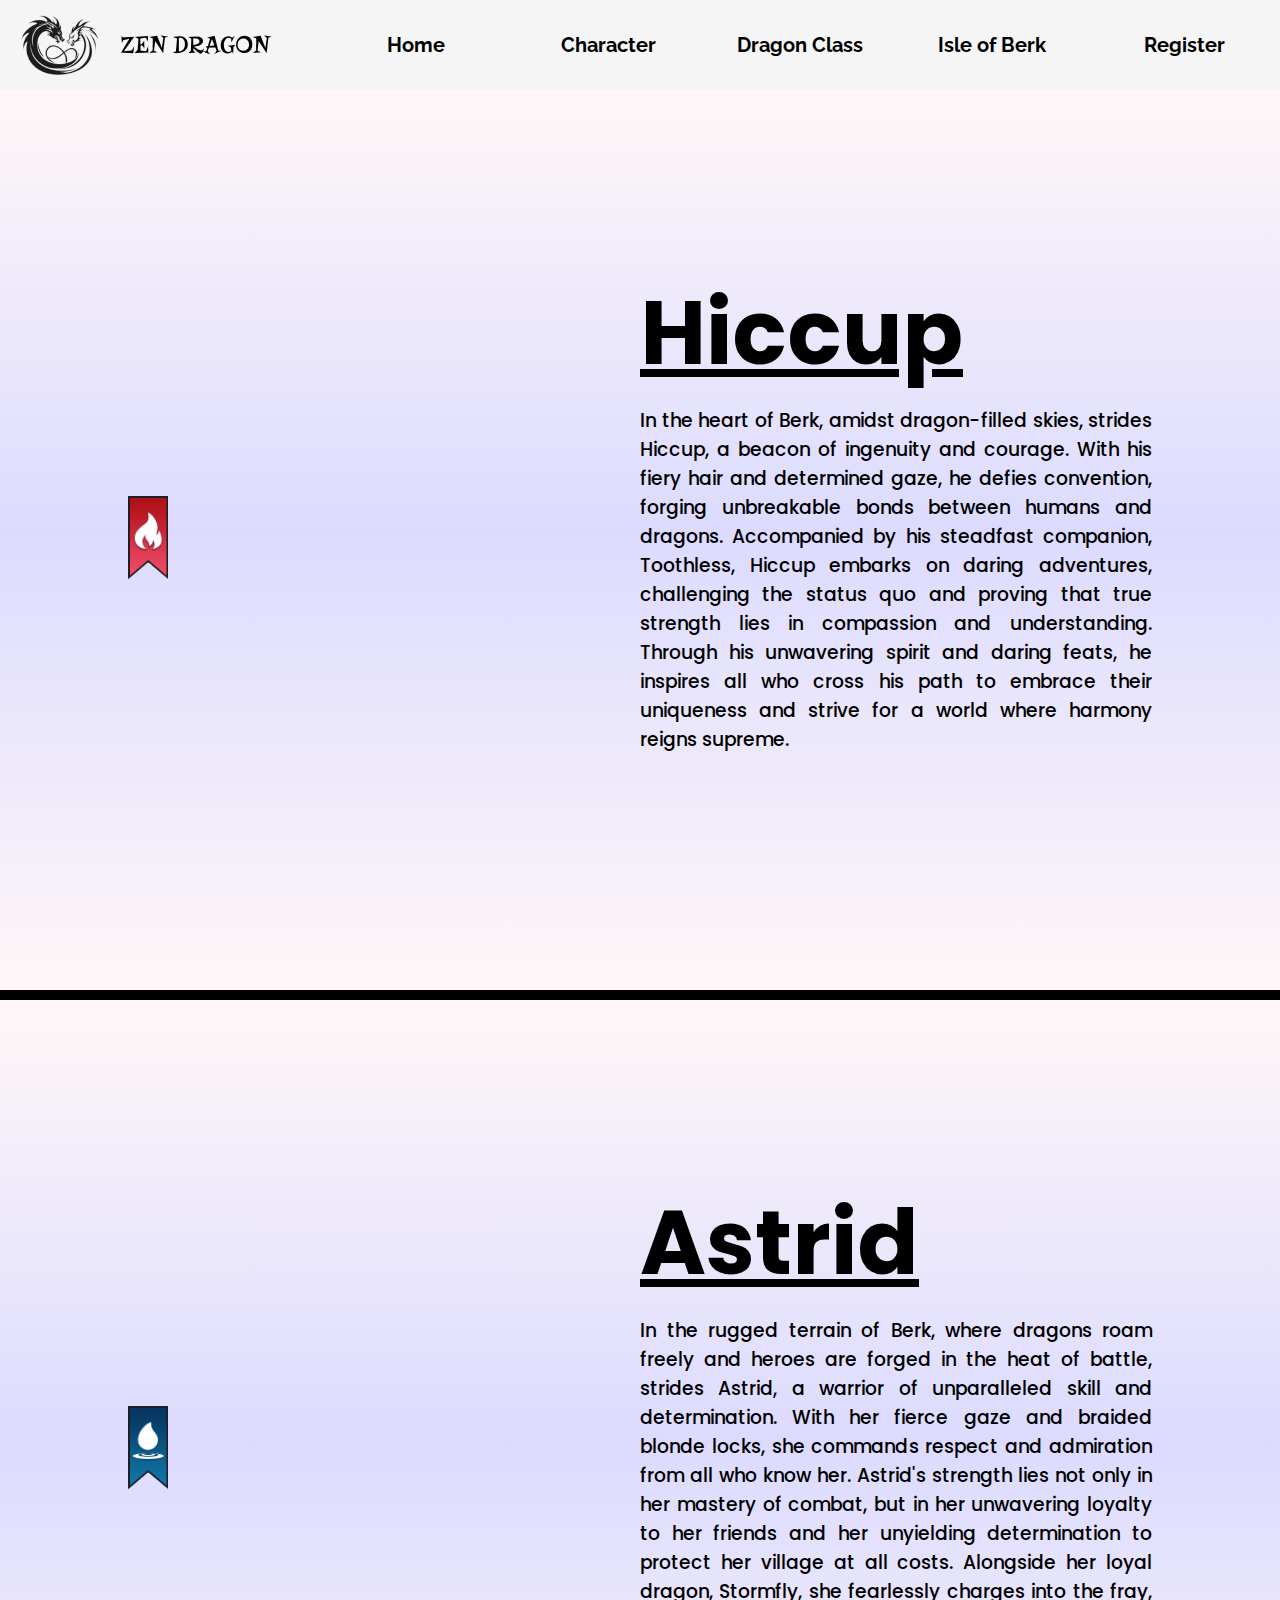
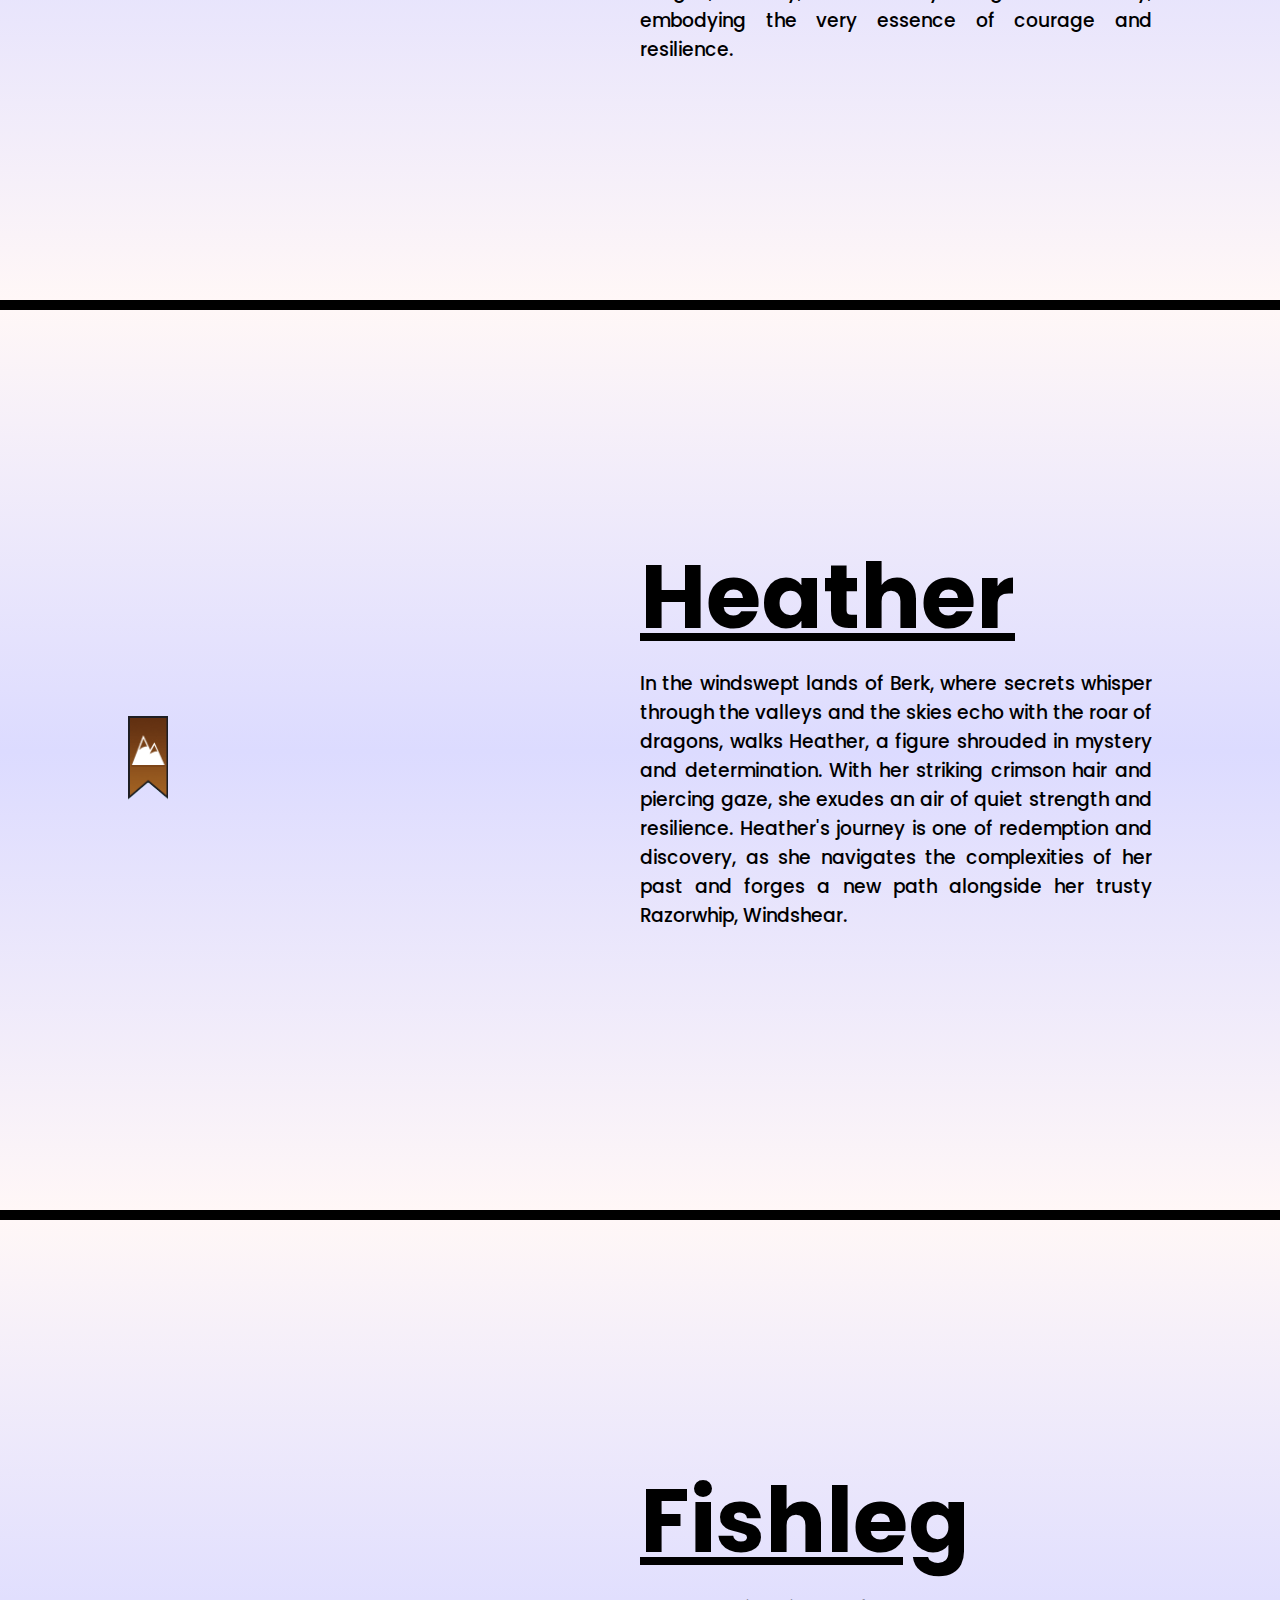
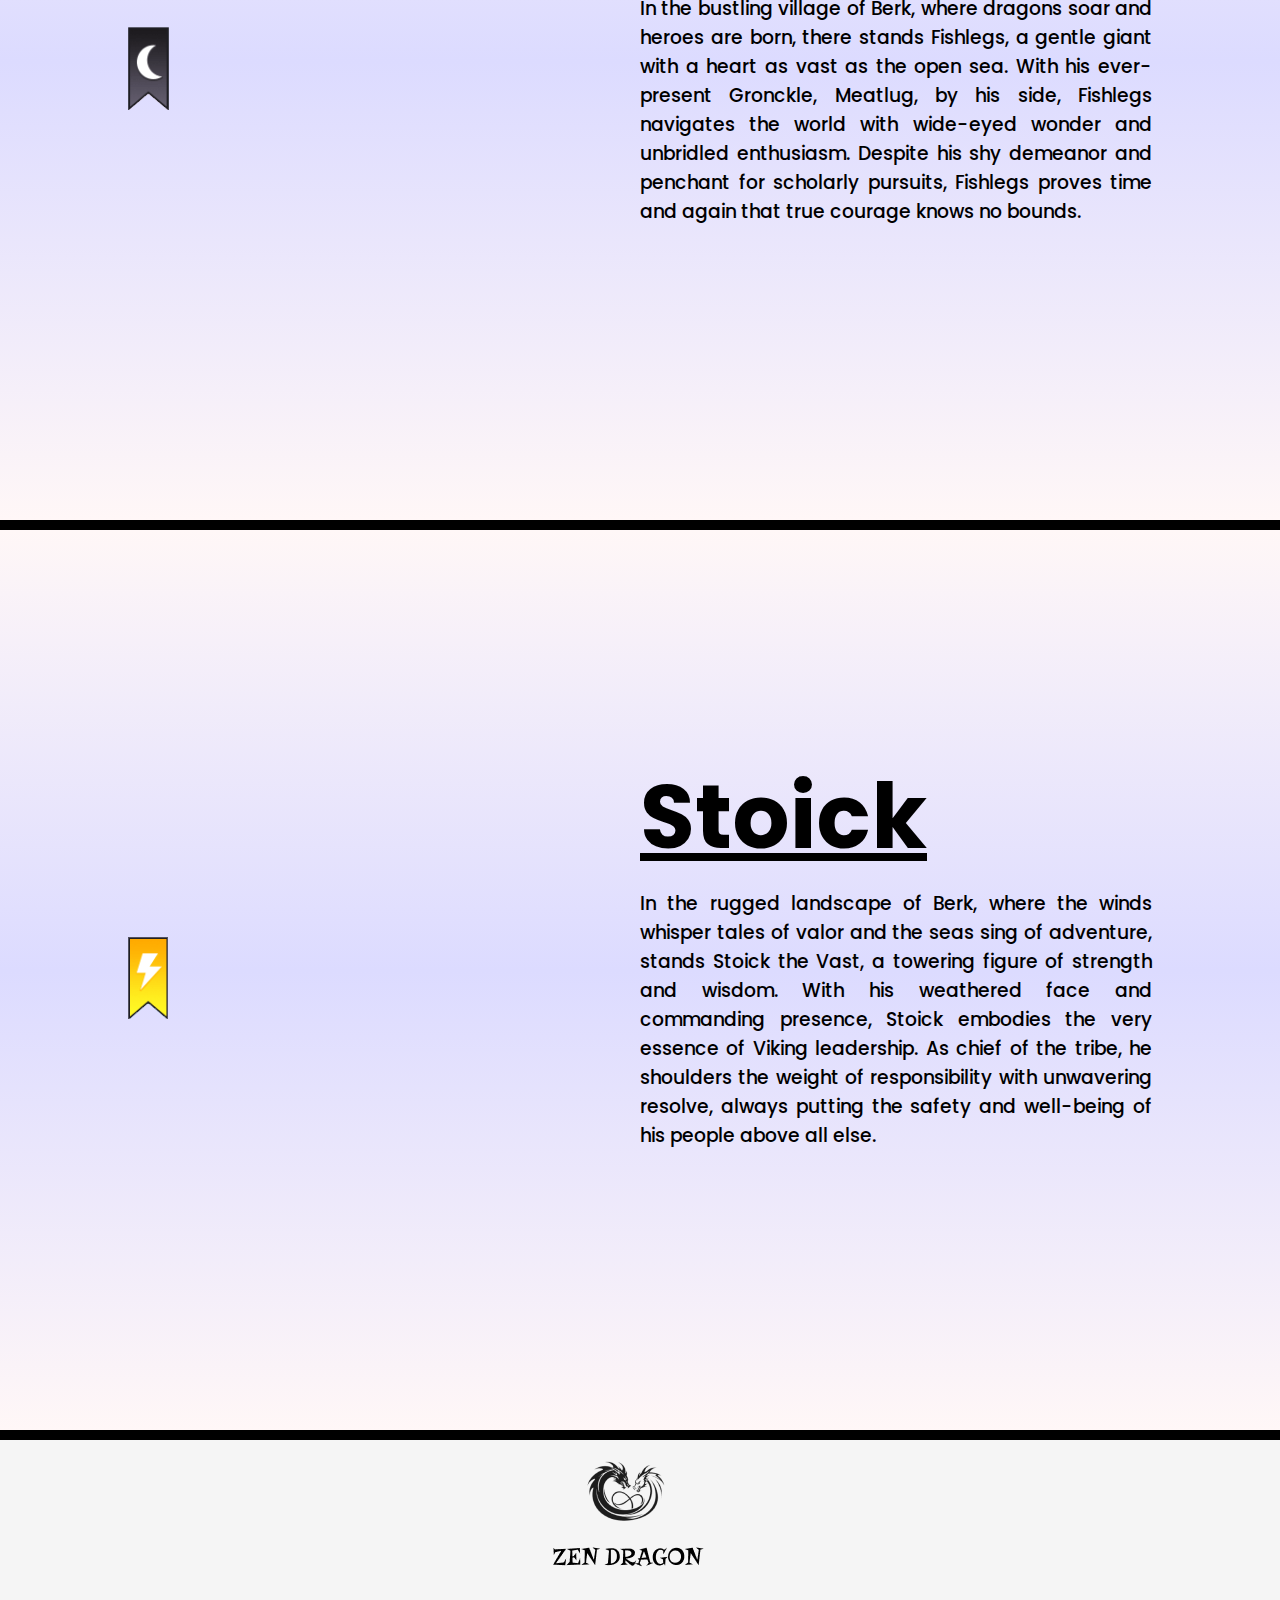
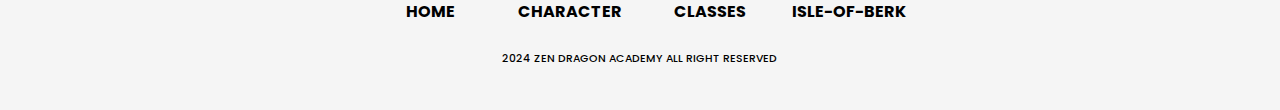
==== dragonClass/index.html @ e0a45387 "Add files via upload" ====
<!DOCTYPE html>
<html lang="en">
<head>
    <meta charset="UTF-8">
    <meta name="viewport" content="width=device-width, initial-scale=1.0">

    <!-- Navbar CSS -->
    <link rel="stylesheet" href="../navbar/style.css">

    <!-- Footer CSS -->
    <link rel="stylesheet" href="../homepage/style.css">

    <!-- CSS untuk HTML ini -->
    <link rel="stylesheet" href="style.css">

    <!-- Google Font -->
    <link rel="preconnect" href="https://fonts.googleapis.com">
    <link rel="preconnect" href="https://fonts.gstatic.com" crossorigin>
    <link href="https://fonts.googleapis.com/css2?family=Raleway:ital,wght@0,100..900;1,100..900&display=swap" rel="stylesheet">
    <link href="https://fonts.googleapis.com/css2?family=Poppins:ital,wght@0,100;0,200;0,300;0,400;0,500;0,600;0,700;0,800;0,900;1,100;1,200;1,300;1,400;1,500;1,600;1,700;1,800;1,900&family=Raleway:ital,wght@0,100..900;1,100..900&display=swap" rel="stylesheet">

    <!-- Font Awesome -->
    <link rel="stylesheet" href="https://cdnjs.cloudflare.com/ajax/libs/font-awesome/6.5.1/css/all.min.css" integrity="sha512-DTOQO9RWCH3ppGqcWaEA1BIZOC6xxalwEsw9c2QQeAIftl+Vegovlnee1c9QX4TctnWMn13TZye+giMm8e2LwA==" crossorigin="anonymous" referrerpolicy="no-referrer" />
</head>
<body>
    <div class="navbar">
        <div class="navbar-kiri">
            <img class = "Logo" src="../navbar/Sources/Logo.png" alt="logo-ZenDragon">
            <img class = "Logo-Tulisan" src="../navbar/Sources/ZenWrite-Logo.png" alt="logo-write">
            <i class="fa-solid fa-bars" id="garisTiga" onclick="toggleHamburger()"></i>
        </div>
        <div class="navbar-kanan" id="drop">
            <a class = "subJudul" href="../homepage/index.html">Home</a>
            <a class = "subJudul" href="../character/index.html">Character</a>
            <a class = "subJudul" href="index.html">Dragon Class</a>
            <a class = "subJudul" href="">Isle of Berk</a>
            <a class = "subJudul" href="../register/index.html">Register</a>
        </div>
    </div>


    <div class="characterPage">
        <div class="imageCharacter">
            <img src="images/flame.png" alt="Flame Class Picture">
        </div>
        <div class="characterDescription">
            <h1>Hiccup</h1>
            <h3>In the heart of Berk, amidst dragon-filled skies, strides Hiccup, a beacon of ingenuity and courage. With his fiery hair and determined gaze, he defies convention, forging unbreakable bonds between humans and dragons. Accompanied by his steadfast companion, Toothless, Hiccup embarks on daring adventures, challenging the status quo and proving that true strength lies in compassion and understanding. Through his unwavering spirit and daring feats, he inspires all who cross his path to embrace their uniqueness and strive for a world where harmony reigns supreme.</h3>
        </div>
    </div>

    <div class="characterPage">
        <div class="imageCharacter">
            <img src="images/water.png" alt="Water Class Picture">
        </div>
        <div class="characterDescription">
            <h1>Astrid</h1>
            <h3>In the rugged terrain of Berk, where dragons roam freely and heroes are forged in the heat of battle, strides Astrid, a warrior of unparalleled skill and determination. With her fierce gaze and braided blonde locks, she commands respect and admiration from all who know her. Astrid's strength lies not only in her mastery of combat, but in her unwavering loyalty to her friends and her unyielding determination to protect her village at all costs. Alongside her loyal dragon, Stormfly, she fearlessly charges into the fray, embodying the very essence of courage and resilience.</h3>
        </div>
    </div>

    <div class="characterPage">
        <div class="imageCharacter">
            <img src="images/terra.png" alt="Terra Class Picture">
        </div>
        <div class="characterDescription">
            <h1>Heather</h1>
            <h3>In the windswept lands of Berk, where secrets whisper through the valleys and the skies echo with the roar of dragons, walks Heather, a figure shrouded in mystery and determination. With her striking crimson hair and piercing gaze, she exudes an air of quiet strength and resilience. Heather's journey is one of redemption and discovery, as she navigates the complexities of her past and forges a new path alongside her trusty Razorwhip, Windshear.</h3>
        </div>
    </div>

    <div class="characterPage">
        <div class="imageCharacter">
            <img src="images/dark.png" alt="Dark Class Picture">
        </div>
        <div class="characterDescription">
            <h1>Fishleg</h1>
            <h3>In the bustling village of Berk, where dragons soar and heroes are born, there stands Fishlegs, a gentle giant with a heart as vast as the open sea. With his ever-present Gronckle, Meatlug, by his side, Fishlegs navigates the world with wide-eyed wonder and unbridled enthusiasm. Despite his shy demeanor and penchant for scholarly pursuits, Fishlegs proves time and again that true courage knows no bounds.</h3>
        </div>
    </div>

    <div class="characterPage">
        <div class="imageCharacter">
            <img src="images/electric.png" alt="Electric Class Picture">
        </div>
        <div class="characterDescription">
            <h1>Stoick</h1>
            <h3>In the rugged landscape of Berk, where the winds whisper tales of valor and the seas sing of adventure, stands Stoick the Vast, a towering figure of strength and wisdom. With his weathered face and commanding presence, Stoick embodies the very essence of Viking leadership. As chief of the tribe, he shoulders the weight of responsibility with unwavering resolve, always putting the safety and well-being of his people above all else.</h3>
        </div>
    </div>



    <div class="footer">
        <img class="logoFooter" src="../navbar/Sources/Logo.png" alt="Logo Footer">
        <img class="textFooter" src="../navbar/Sources/ZenWrite-Logo.png" alt="Logo Footer">
        <div class="footerTextContainer">
            <a><h4>HOME</h4></a>
            <a><h4>CHARACTER</h4></a>
            <a><h4>CLASSES</h4></a>
            <a><h4>ISLE-OF-BERK</h4></a>
        </div>
        <h6>2024 ZEN DRAGON ACADEMY ALL RIGHT RESERVED</h6>
    </div>

    <script src="../navbar/script.js"></script>
</body>
</html>
---- navbar/style.css ----
body {
    height: 100vh;
    width: 100vw;
    margin: 0;
    font-size: 1em; /* Base font size */
}

.navbar {
    width: 100%;
    height: 10%;
    background-color: whitesmoke;
    display: flex;
    flex-wrap: wrap;
    align-items: center;
    z-index: 9999;
}

.navbar-kiri {
    width: 25%;
    height: 100%;
    display: flex;
    align-items: center;
}

.Logo {
    max-height: 85%;
    width: auto;
    transition: 0.3s ease;
}

.Logo:hover{
    max-height: 100%;
    width: auto;
    transition: 0.3s ease;
    cursor: pointer;
}

.Logo-Tulisan {
    max-height: 100%;
    width: auto;
}

.navbar-kanan {
    display: grid;
    width: 75%;
    height: 100%;
    grid-template-columns: repeat(5, 1fr); /* Simplified grid-template-columns */
}

.subJudul {
    display: flex;
    justify-content: center;
    align-items: center;
    text-decoration: none;
    color: black;
    font-size: 1.25em; /* Adjust font size with em units */
    transition: 0.3s ease;
    text-align: center;
    font-family: "Raleway", sans-serif;
    font-weight: bold;
}

.subJudul:hover {
    background-color: black;
    color: white;
    font-size: 1.5em; /* Adjust font size with em units */
}

.fa-bars {
    font-size: 250%;
    visibility: hidden;
}

/* Media query for smaller screens */
@media screen and (min-width: 540px) and (max-width: 1024px) {
    .navbar-kiri {
        width: 25%; /* Adjust as needed */
        margin-right: 15%;
    }

    .navbar-kanan {
        width: 60%;
        grid-template-columns: repeat(5, 0.3fr);
        font-size: 2vw;
    }

    .Logo {
        height: 70%; /* Adjust as needed */
    }
    .Logo-Tulisan{
        height: 15%;
    }

    .subJudul {
        font-size: 1em; /* Adjust font size with em units */
    }

    .subJudul:hover {
        font-size: 1.25em; /* Adjust font size with em units */
    }
}

@media screen and (min-width: 321px) and (max-width: 539px) {
    .navbar{
        display: block;
    }
    .navbar-kanan{
        background-color: whitesmoke;
        height: 500px;
        display: flex;
        flex-direction: column;
        display: none;
        width: 100%;
    }
    .navbar-kanan>a{
        height: 20%;
        width: 100%;
        font-size: 1.5rem;
        text-decoration: underline;
        background: whitesmoke;
        z-index: 9999;
    }
    .navbar-kanan>a:hover{
        background-color: black;
        color: white;
        font-size: 1.75rem;
    }
    .navbar-kanan.open{
        display:flex;
    }

    .fa-bars {
        visibility: visible;
        margin-left: 70%;
    }
}

@media screen and (max-width: 320px) {
    .navbar{
        display: block;
    }
    .navbar-kanan{
        background-color: whitesmoke;
        height: 500px;
        display: flex;
        flex-direction: column;
        display: none;
        width: 100%;
    }
    .navbar-kanan>a{
        height: 20%;
        width: 100%;
        font-size: 1.5rem;
        text-decoration: underline;
        background: whitesmoke;
        z-index: 9999;
    }
    .navbar-kanan>a:hover{
        background-color: black;
        color: white;
        font-size: 1.75rem;
    }
    .navbar-kanan.open{
        display:flex;
    }

    .fa-bars {
        visibility: visible;
        margin-left: 80%;
    }

    .Logo-Tulisan {
        width: 170%;
        margin-left: -2vw;
        margin-right: -10vw;
    }
}
---- homepage/style.css ----
body {
    padding: 0;
    margin: 0;
    width: 100vw;
}

body::-webkit-scrollbar {
    display: none;
}

.header {
    width: 100%;
    height: 100vh;
    background: linear-gradient(#fff7f7 0%, #D6CBFF 49%, #dcdbff 100%);
    display: flex;
    padding: 0;
    justify-content: center;
    font-family: "Poppins", sans-serif;
    flex-direction: column;
    border-bottom: 10px solid black;
}

.header h1 {
    font-size: 7vw;
    font-weight: 1000;
    margin-top: 5%;
    margin-bottom: 1%;
    line-height: 7vw;
    z-index: 1;
    width: 50vw;
    margin-left: 10%;
}

.header h3 {
    font-size: 1.5vw;
    width: auto;
    font-weight: normal;
    margin-top: 0vw;
    width: 40vw;
    margin-left: 10%;
}

.homepage-dragon {
    width: 55%;
    margin-top: -30%;
    margin-left: 45%;
}

.character {
    width: 100%;
    height: 85vh;
    display: flex;
    justify-content: center;
    align-items: center;
    flex-direction: column;
    border-bottom: 10px solid black;
}

.character h1 {
    font-family: "Raleway", sans-serif;
    font-weight: 800;
    font-size: 5vw;
    margin-top: -1vw;
}

.container-character {
    width: 80vw;
    height: 30vh;
    display: grid;
    grid-template-columns: repeat(5, 0.1fr);
    gap: 2vw;
}

.master {
    height: 100%;
    width: 14.4vw;
    border-radius: 10%;
    border: 4px solid black;
    overflow: hidden;
}

.master img {
    transform: scale(70%);
    background-size: cover;
    margin-top: -6vw;
    margin-left: -6vw;
}

.master:nth-of-type(2) img {
    margin-left: -7vw;
}

.seeMore {
    margin-top: 4vw;
    font-family: "Raleway", sans-serif;
    font-size: 2vw;
    background: black;
    color: white;
    font-weight: bold;
    padding: 2vw;
    border-radius: 30px;
    transition: all .3s ease;
    cursor: pointer;
}

.seeMore:hover {
    color: black;
    background: grey;
}

.element {
    width: 100%;
    height: 90vh;
    background: linear-gradient(#ffffff 0%, #fff7f7 49%, #dcdbff 100%);
    display: flex;
    flex-direction: column;
    align-items: center;
    border-bottom: 10px solid black;
}

.garis {
    width: 77.4%;
    height: 70px;
    background-image: url(images/background-garis.png);
    background-repeat: no-repeat;
    padding-left: 0.2%;
    background-size: cover;
    border-radius: 0 0 5px 5px;
}

.containerElements {
    display: grid;
    grid-template-columns: repeat(5, 1fr);
    height: 50%;
    width: 80%;
    gap: 2vw;
    padding-left: 3vw;
}

.elementClass img {
    width: 80%;
}

.element h1 {
    font-family: "Raleway", sans-serif;
    font-size: 6vw;
    word-spacing: 22vw;
    margin-top: 7vw;
}

.element button {
    font-family: "Raleway", sans-serif;
    font-size: 3vw;
    background: black;
    color: white;
    font-weight: bold;
    padding: 2vw;
    border-radius: 30px;
    transition: all .3s ease;
    cursor: pointer;
    margin-top: -11.5vw;
}

.element button:hover {
    color: black;
    background: grey;
}

.isleofBerk {
    width: 100%;
    height: 70vh;
    display: grid;
    align-items: center;
    grid-template-columns: repeat(2, 1fr);
    background: linear-gradient(#dcdbff 0%, #fff7f7 49%, #ffffff 100%);
    border-bottom: 10px solid black;
}

.gambar img {
    width: 90%;
    border: 8px solid black;
    margin-left: 10vh;
}

.textIsleofBerk {
    margin-left: 5vw;
    margin-top: -3vw;
}

.isleofBerk h1 {
    font-family: "Raleway", sans-serif;
    font-size: 4vw;
    font-weight: 900;
}

.isleofBerk h3 {
    font-family: "Raleway", sans-serif;
    font-size: 2vw;
    font-weight: 300;
    margin-top: -2vw;
}

.textIsleofBerk button {
    padding: 2vw;
    border-radius: 40px;
    font-family: "Raleway", sans-serif;
    color: white;
    background: black;
    font-size: 2vw;
    font-weight: bold;
    margin-left: 8vw;
    transition: all .3s ease;
    cursor: pointer;
}

.textIsleofBerk button:hover {
    background: grey;
    color: black;
}

.footer {
    width: 100%;
    height: 30vh;
    background: whitesmoke;
    display: grid;
    justify-content: center;
}

.footer .logoFooter {
    margin-top: 1vw;
    margin-left: 15vw;
}

.footer .textFooter {
    margin-left: 14vw;
}

.footerTextContainer {
    display: grid;
    grid-template-columns: repeat(4, 1fr);
    gap: 2vw;
}

.footerTextContainer h4 {
    text-align: center;
    font-family: "Poppins", sans-serif;
    margin-top: 1vw;
    cursor: pointer;
    text-decoration: none;
    transition: all .8s ease;
}

.footerTextContainer h4:nth-of-type(1) {
    text-align: center;
}

.footerTextContainer h4:nth-of-type(4) {
    text-align: left;
}

.footerTextContainer h4:nth-of-type(2) {
    text-align: right;
}

.footer h6 {
    font-family: "Poppins", sans-serif;
    margin-top: -1vw;
    margin-left: 10vw;
    font-weight: 500;
}

.footerTextContainer h4:hover {
    text-decoration: underline;
}

@media screen and (min-width:540px) and (max-width: 1024px) {
    .header {
        height: 40vh;
    }

    .container-character {
        grid-template-columns: repeat(2, 1fr);
        gap: 3vw;
        height: 60vh;
    }

    .master {
        width: 100%;
        display: flex;
        justify-content: center;
        align-items: center;
    }

    .master img {
        transform: scale(70%);
        margin-top: 5vw;
        margin-left: 2vw;
    }

    .element {
        height: 40vh;
    }

    .garis {
        height: 50px;
    }

    .isleofBerk {
        height: 30vh;
    }

    .gambar img {
        margin-left: 6vw;
    }

    .textIsleofBerk {
        margin-left: 8vw;
    }

    .footer {
        height: 20vh;
        display: grid;
        align-items: center;
    }

    .footer .logoFooter {
        margin-left: 26vw;
        margin-top: 1vw;
    }

    .footer .textFooter {
        margin-left: 24vw;
    }

    .footer h6 {
        margin-left: 17vw;
    }

    .footer .footerTextContainer {
        margin-top: 1vw;
    }
}

@media screen and (min-width: 300px) and (max-width: 539px) {
    .header {
        height: 40vh;
    }

    .container-character {
        grid-template-columns: repeat(2, 1fr);
        gap: 3vw;
        height: 60vh;
    }

    .master {
        width: 100%;
        display: flex;
        justify-content: center;
        align-items: center;
    }

    .master img {
        transform: scale(41%);
        margin-top: 3vw;
        margin-left: 0;
    }

    .seeMore {
        transform: scale(150%);
        margin-top: 10%;
    }

    .element {
        height: 30vh;
    }

    .element h1 {
        margin-top: 6vw;
    }

    .element button {
        margin-top: -12vw;
    }

    .isleofBerk {
        height: 30vh;
    }

    .gambar img {
        margin-left: 6vw;
    }

    .textIsleofBerk {
        margin-left: 8vw;
    }

    .footer {
        height: 17vh;
    }

    .footer .logoFooter {
        transform: scale(50%);
        margin-left: 24vw;
        margin-top: -3vw;
    }

    .footer .textFooter {
        transform: scale(50%);
        margin-left: 20vw;
        margin-top: -6vw;
    }

    .footer h4 {
        font-size: 2.5vw;
    }

    .footer h6 {
        font-size: 2vw;
        margin-left: 16vw;
    }
}


@media screen and (max-width: 300px) {
    .header {
        height: 40vh;
    }

    .container-character {
        grid-template-columns: repeat(2, 1fr);
        gap: 5vw;
        height: 60vh;
    }

    .master {
        width: 100%;
        display: flex;
        justify-content: center;
        align-items: center;
    }

    .master img {
        transform: scale(41%);
        margin-top: 3vw;
        margin-left: 0;
    }

    .seeMore {
        transform: scale(150%);
        margin-top: 10%;
    }

    .element {
        height: 30vh;
    }

    .element h1 {
        margin-top: 6vw;
    }

    .element button {
        margin-top: -12vw;
    }

    .isleofBerk {
        height: 30vh;
    }

    .gambar img {
        margin-left: 6vw;
    }

    .textIsleofBerk {
        margin-left: 10vw;
    }

    .footer {
        height: 17vh;
    }

    .footer .logoFooter {
        transform: scale(50%);
        margin-left: 24vw;
        margin-top: -3vw;
    }

    .footer .textFooter {
        transform: scale(50%);
        margin-left: 20vw;
        margin-top: -6vw;
    }

    .footer h4 {
        font-size: 2.5vw;
    }

    .footer h6 {
        font-size: 2vw;
        margin-left: 16vw;
    }
}
---- dragonClass/style.css ----
body {
    padding: 0;
    margin: 0;
    width: 100vw;
}

body::-webkit-scrollbar {
    display: none;
}

.characterPage {
    width: 100%;
    height: 100vh;
    background: linear-gradient(#fff7f7 0%, #dcdbff 49%, #fff7f7 100%);
    border-bottom: 10px solid black;
    display: grid;
    align-items: center;
    grid-template-columns: repeat(2, 1fr);
}

.characterPage img {
    margin-left: 10vw;
}

.characterPage h1 {
    font-family: "Poppins", sans-serif;
    font-size: 7vw;
    margin-top: 1vw;
    line-height: 2vw;
    text-decoration: underline;
}

.characterPage h3 {
    font-family: "Poppins", sans-serif;
    font-weight: 500;
    width: 80%;
    text-align: justify;
}

.characterPage:nth-of-type(3), .characterPage:nth-of-type(5) {
    background: linear-gradient(#fff7f7 0%, #dcdbff 49%, #fff7f7 100%);
}

@media screen and (min-width:540px) and (max-width: 1024px) {
    .characterPage {
        height: 40vh;
        display: grid;
    }

    .imageCharacter img {
        width: 70%;
        margin-top: 2%;
        margin-left: 20%;
        margin-right: 2vw;
    }

    .characterDescription h1 {
        font-size: 5vw;
        margin-top: 5%;
    }

    .characterDescription h3 {
        font-size: 1.4vw;
    }
}

@media screen and (min-width: 300px) and (max-width: 539px) {
    .characterPage {
        height: 35vh;
        display: grid;
    }

    .imageCharacter img {
        width: 80%;
        margin-top: 2%;
        margin-left: 15%;
        margin-right: 2vw;
    }

    .characterDescription {
        margin-left: 5%;
    }

    .characterDescription h1 {
        font-size: 7vw;
        margin-top: 5%;
    }

    .characterDescription h3 {
        font-size: 1.6vw;
    }
}


@media screen and (max-width: 300px) {
    .characterPage {
        height: 35vh;
        display: grid;
    }

    .imageCharacter img {
        width: 80%;
        margin-top: 2%;
        margin-left: 15%;
        margin-right: 2vw;
    }

    .characterDescription {
        margin-left: 5%;
    }

    .characterDescription h1 {
        font-size: 7vw;
        margin-top: 5%;
    }

    .characterDescription h3 {
        font-size: 1.6vw;
    }
}
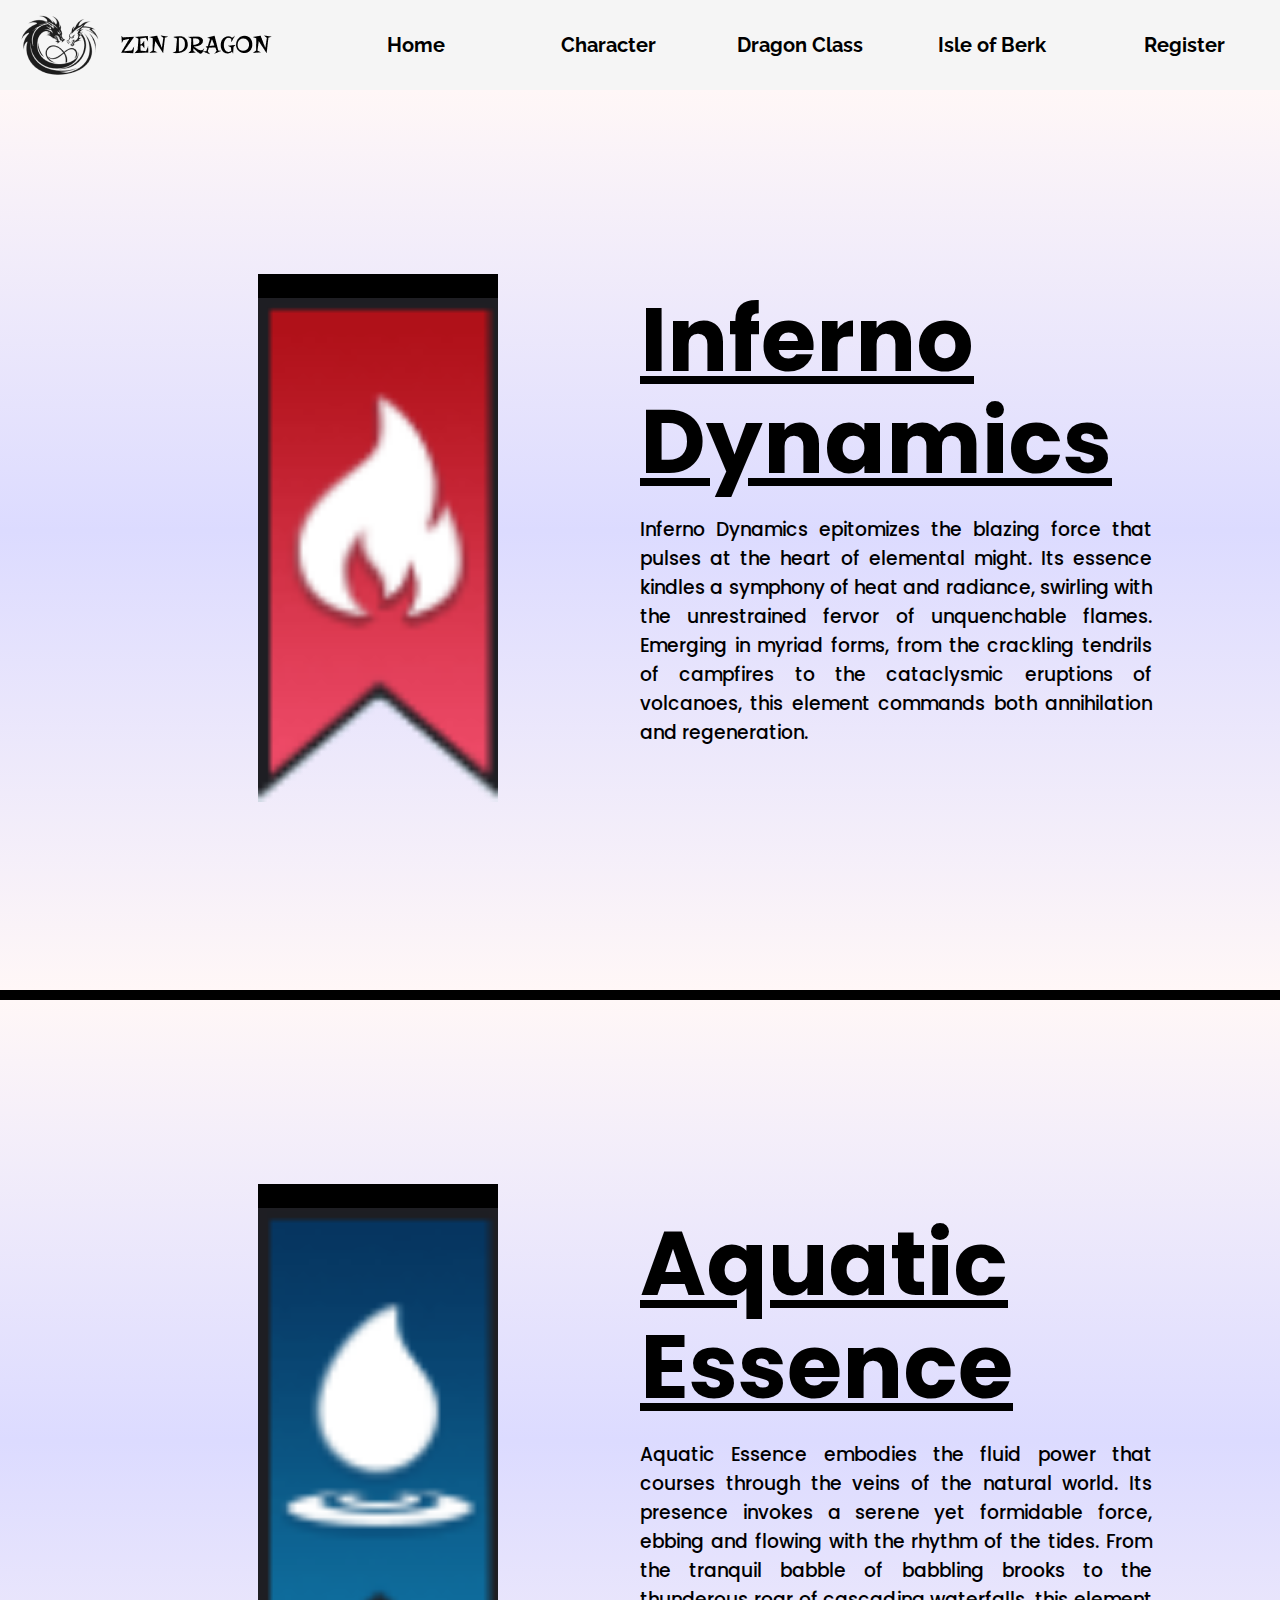
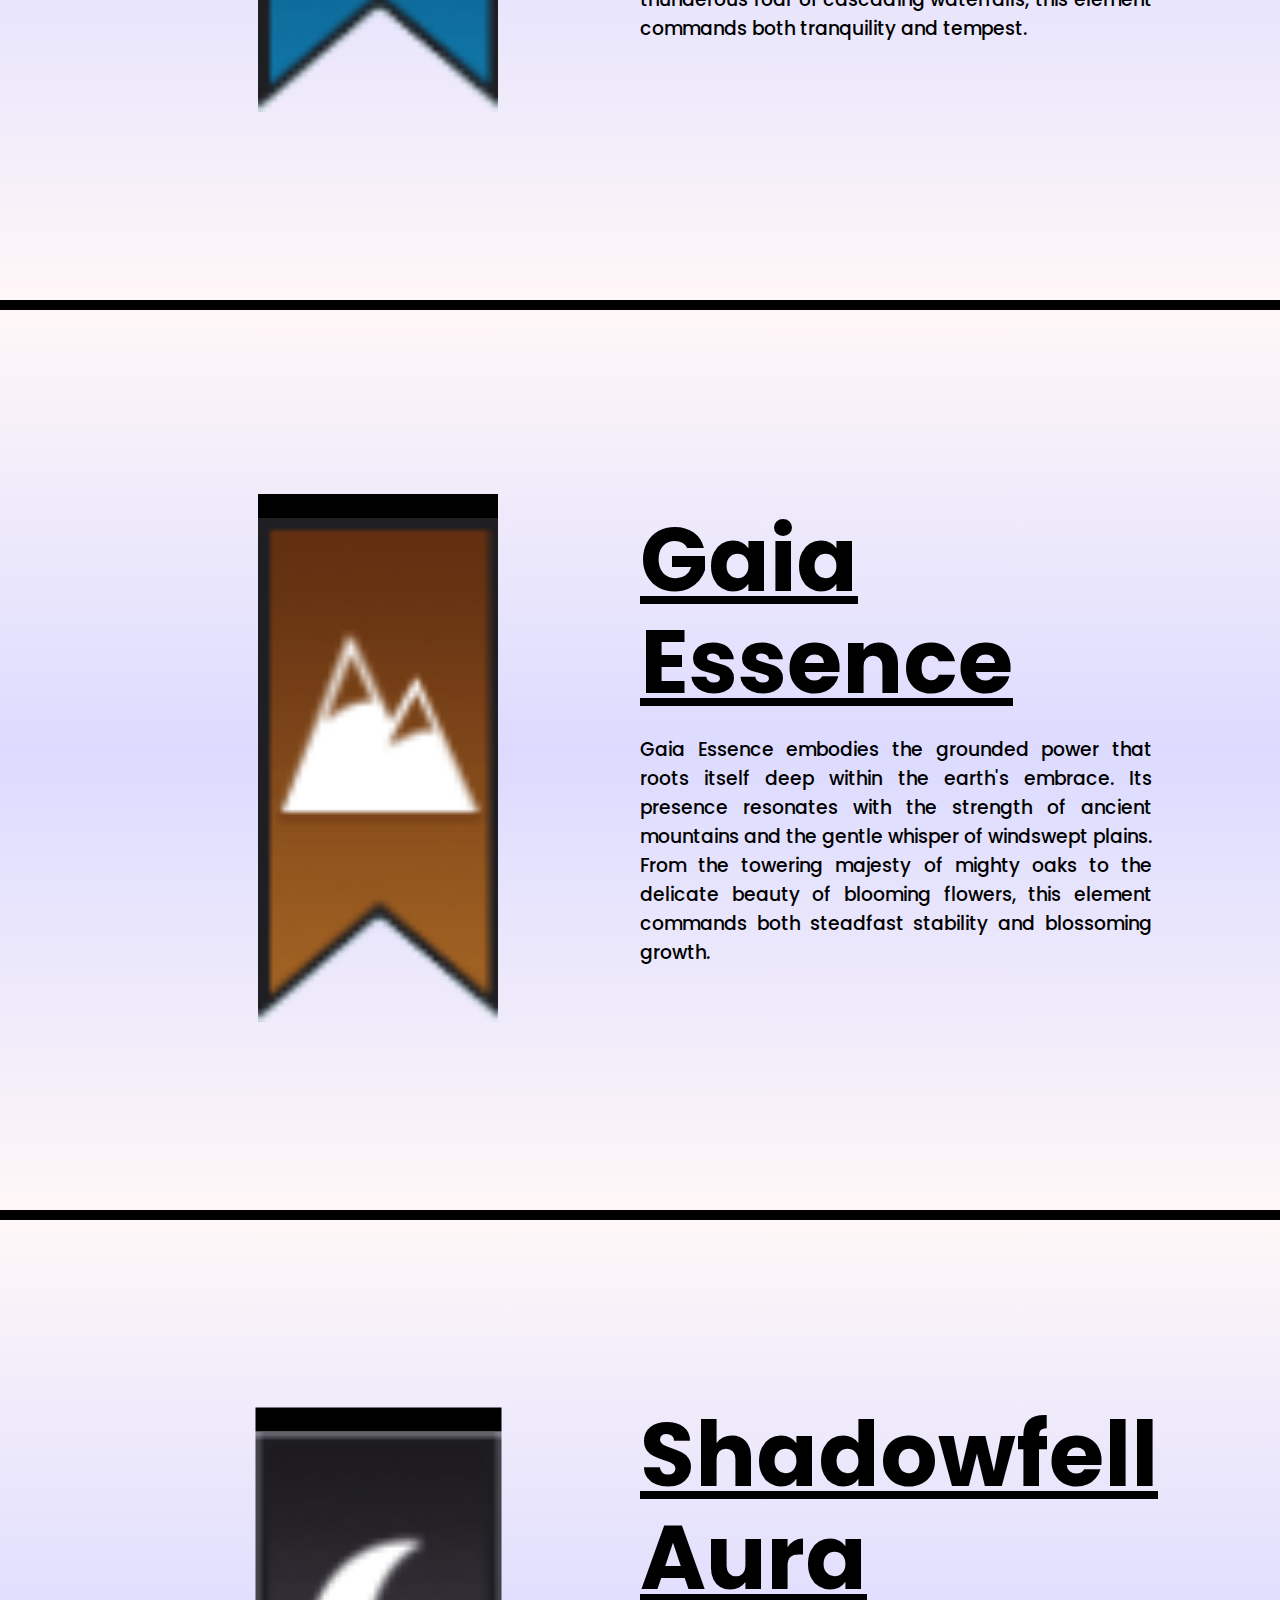
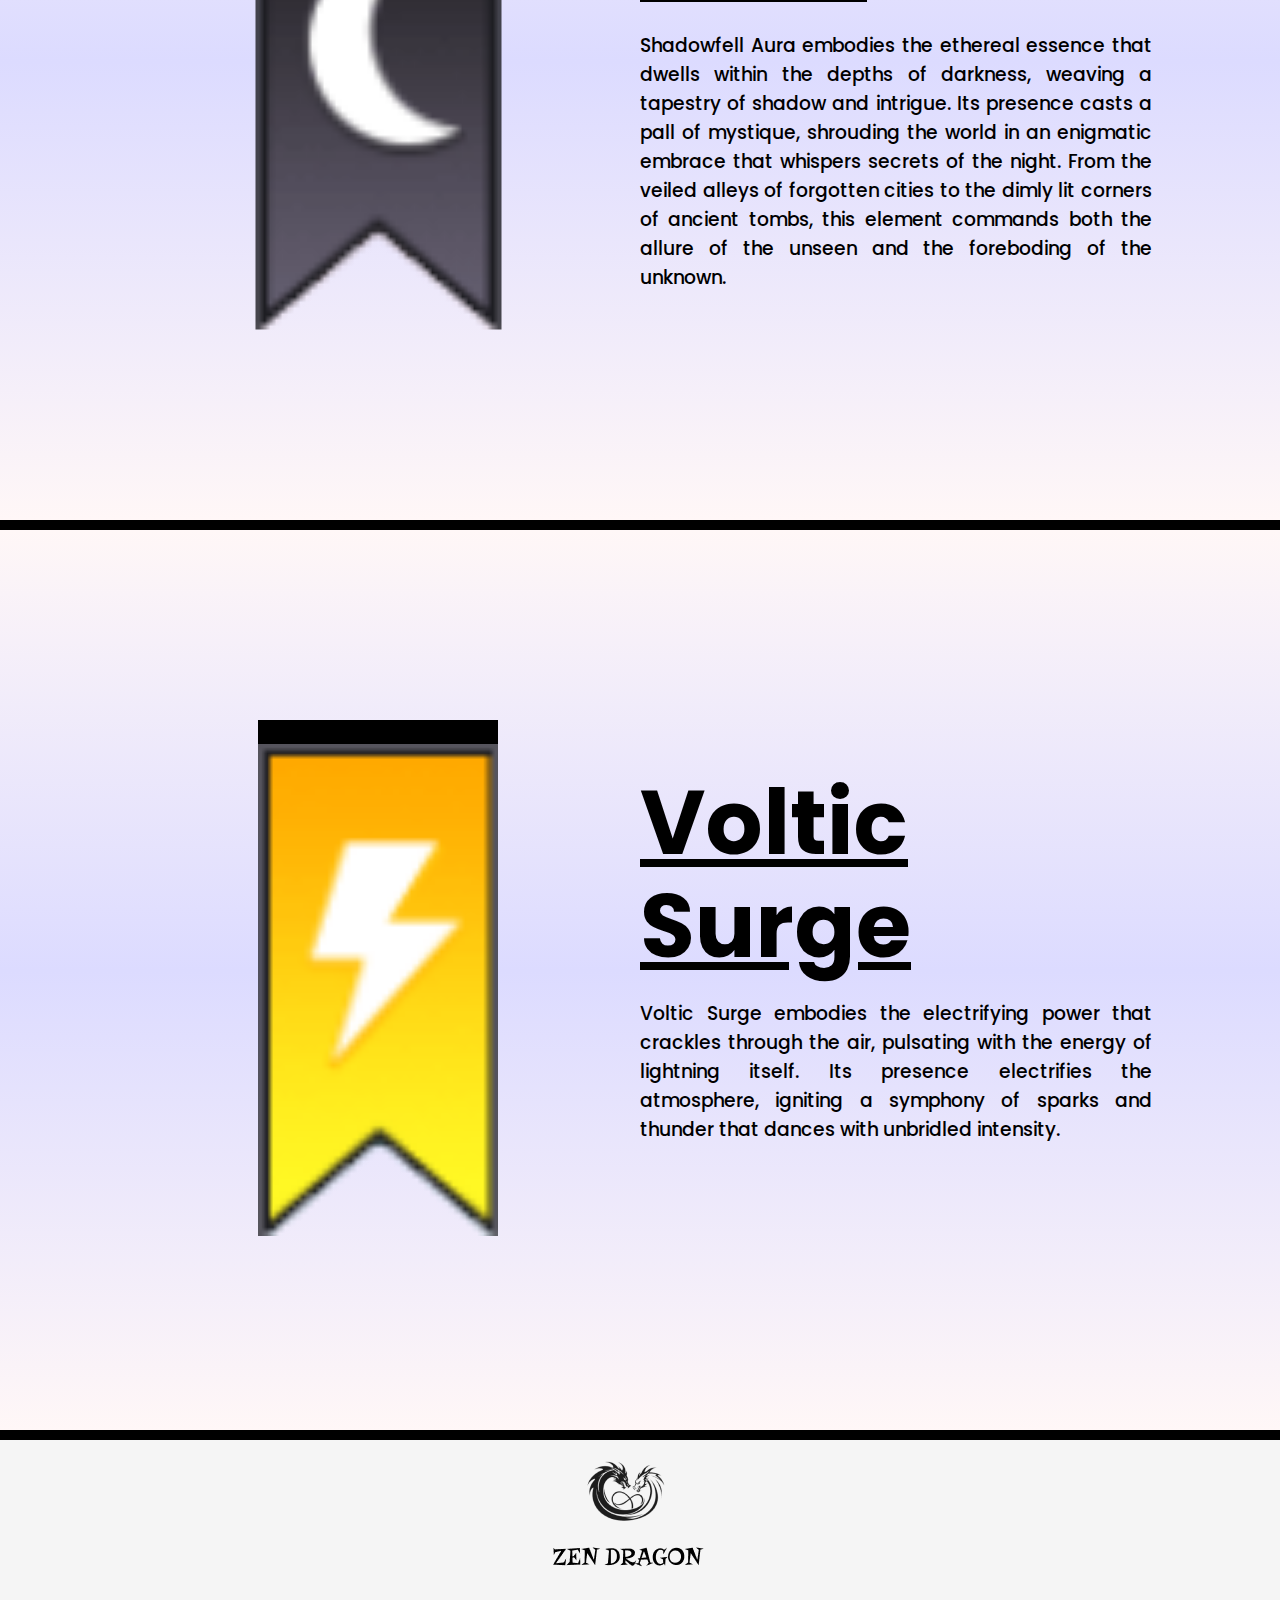
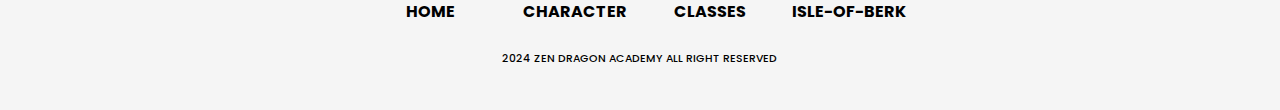
==== commit 768a0ec9: "Add files via upload" ====
--- a/dragonClass/index.html
+++ b/dragonClass/index.html
@@ -33,59 +33,59 @@
             <a class = "subJudul" href="../homepage/index.html">Home</a>
             <a class = "subJudul" href="../character/index.html">Character</a>
             <a class = "subJudul" href="index.html">Dragon Class</a>
-            <a class = "subJudul" href="">Isle of Berk</a>
+            <a class = "subJudul" href="../island/index.html">Isle of Berk</a>
             <a class = "subJudul" href="../register/index.html">Register</a>
         </div>
     </div>
 
 
-    <div class="characterPage">
-        <div class="imageCharacter">
+    <div class="classPage">
+        <div class="imageClass">
             <img src="images/flame.png" alt="Flame Class Picture">
         </div>
-        <div class="characterDescription">
-            <h1>Hiccup</h1>
-            <h3>In the heart of Berk, amidst dragon-filled skies, strides Hiccup, a beacon of ingenuity and courage. With his fiery hair and determined gaze, he defies convention, forging unbreakable bonds between humans and dragons. Accompanied by his steadfast companion, Toothless, Hiccup embarks on daring adventures, challenging the status quo and proving that true strength lies in compassion and understanding. Through his unwavering spirit and daring feats, he inspires all who cross his path to embrace their uniqueness and strive for a world where harmony reigns supreme.</h3>
+        <div class="classDescription">
+            <h1>Inferno Dynamics</h1>
+            <h3>Inferno Dynamics epitomizes the blazing force that pulses at the heart of elemental might. Its essence kindles a symphony of heat and radiance, swirling with the unrestrained fervor of unquenchable flames. Emerging in myriad forms, from the crackling tendrils of campfires to the cataclysmic eruptions of volcanoes, this element commands both annihilation and regeneration. </h3>
         </div>
     </div>
 
-    <div class="characterPage">
-        <div class="imageCharacter">
+    <div class="classPage">
+        <div class="imageClass">
             <img src="images/water.png" alt="Water Class Picture">
         </div>
-        <div class="characterDescription">
-            <h1>Astrid</h1>
-            <h3>In the rugged terrain of Berk, where dragons roam freely and heroes are forged in the heat of battle, strides Astrid, a warrior of unparalleled skill and determination. With her fierce gaze and braided blonde locks, she commands respect and admiration from all who know her. Astrid's strength lies not only in her mastery of combat, but in her unwavering loyalty to her friends and her unyielding determination to protect her village at all costs. Alongside her loyal dragon, Stormfly, she fearlessly charges into the fray, embodying the very essence of courage and resilience.</h3>
+        <div class="classDescription">
+            <h1>Aquatic Essence</h1>
+            <h3>Aquatic Essence embodies the fluid power that courses through the veins of the natural world. Its presence invokes a serene yet formidable force, ebbing and flowing with the rhythm of the tides. From the tranquil babble of babbling brooks to the thunderous roar of cascading waterfalls, this element commands both tranquility and tempest.</h3>
         </div>
     </div>
 
-    <div class="characterPage">
-        <div class="imageCharacter">
+    <div class="classPage">
+        <div class="imageClass">
             <img src="images/terra.png" alt="Terra Class Picture">
         </div>
-        <div class="characterDescription">
-            <h1>Heather</h1>
-            <h3>In the windswept lands of Berk, where secrets whisper through the valleys and the skies echo with the roar of dragons, walks Heather, a figure shrouded in mystery and determination. With her striking crimson hair and piercing gaze, she exudes an air of quiet strength and resilience. Heather's journey is one of redemption and discovery, as she navigates the complexities of her past and forges a new path alongside her trusty Razorwhip, Windshear.</h3>
+        <div class="classDescription">
+            <h1>Gaia Essence</h1>
+            <h3>Gaia Essence embodies the grounded power that roots itself deep within the earth's embrace. Its presence resonates with the strength of ancient mountains and the gentle whisper of windswept plains. From the towering majesty of mighty oaks to the delicate beauty of blooming flowers, this element commands both steadfast stability and blossoming growth.</h3>
         </div>
     </div>
 
-    <div class="characterPage">
-        <div class="imageCharacter">
+    <div class="classPage">
+        <div class="imageClass">
             <img src="images/dark.png" alt="Dark Class Picture">
         </div>
-        <div class="characterDescription">
-            <h1>Fishleg</h1>
-            <h3>In the bustling village of Berk, where dragons soar and heroes are born, there stands Fishlegs, a gentle giant with a heart as vast as the open sea. With his ever-present Gronckle, Meatlug, by his side, Fishlegs navigates the world with wide-eyed wonder and unbridled enthusiasm. Despite his shy demeanor and penchant for scholarly pursuits, Fishlegs proves time and again that true courage knows no bounds.</h3>
+        <div class="classDescription">
+            <h1>Shadowfell Aura</h1>
+            <h3>Shadowfell Aura embodies the ethereal essence that dwells within the depths of darkness, weaving a tapestry of shadow and intrigue. Its presence casts a pall of mystique, shrouding the world in an enigmatic embrace that whispers secrets of the night. From the veiled alleys of forgotten cities to the dimly lit corners of ancient tombs, this element commands both the allure of the unseen and the foreboding of the unknown.</h3>
         </div>
     </div>
 
-    <div class="characterPage">
-        <div class="imageCharacter">
+    <div class="classPage">
+        <div class="imageClass">
             <img src="images/electric.png" alt="Electric Class Picture">
         </div>
-        <div class="characterDescription">
-            <h1>Stoick</h1>
-            <h3>In the rugged landscape of Berk, where the winds whisper tales of valor and the seas sing of adventure, stands Stoick the Vast, a towering figure of strength and wisdom. With his weathered face and commanding presence, Stoick embodies the very essence of Viking leadership. As chief of the tribe, he shoulders the weight of responsibility with unwavering resolve, always putting the safety and well-being of his people above all else.</h3>
+        <div class="classDescription">
+            <h1>Voltic Surge</h1>
+            <h3>Voltic Surge embodies the electrifying power that crackles through the air, pulsating with the energy of lightning itself. Its presence electrifies the atmosphere, igniting a symphony of sparks and thunder that dances with unbridled intensity.</h3>
         </div>
     </div>
 
@@ -95,14 +95,15 @@
         <img class="logoFooter" src="../navbar/Sources/Logo.png" alt="Logo Footer">
         <img class="textFooter" src="../navbar/Sources/ZenWrite-Logo.png" alt="Logo Footer">
         <div class="footerTextContainer">
-            <a><h4>HOME</h4></a>
-            <a><h4>CHARACTER</h4></a>
-            <a><h4>CLASSES</h4></a>
-            <a><h4>ISLE-OF-BERK</h4></a>
+            <h4 id="homeFooter">HOME</h4>
+            <h4 id="characterFooter">CHARACTER</h4>
+            <h4 id="classFooter">CLASSES</h4>
+            <h4 id="islandFooter">ISLE-OF-BERK</h4>
         </div>
         <h6>2024 ZEN DRAGON ACADEMY ALL RIGHT RESERVED</h6>
     </div>
 
     <script src="../navbar/script.js"></script>
+    <script src="script.js"></script>
 </body>
 </html>--- a/homepage/style.css
+++ b/homepage/style.css
@@ -324,16 +324,16 @@
     }
 
     .footer .logoFooter {
-        margin-left: 26vw;
+        margin-left: 40%;
         margin-top: 1vw;
     }
 
     .footer .textFooter {
-        margin-left: 24vw;
+        margin-left: 38%;
     }
 
     .footer h6 {
-        margin-left: 17vw;
+        margin-left: 26%;
     }
 
     .footer .footerTextContainer {
@@ -400,13 +400,13 @@
 
     .footer .logoFooter {
         transform: scale(50%);
-        margin-left: 24vw;
+        margin-left: 34%;
         margin-top: -3vw;
     }
 
     .footer .textFooter {
         transform: scale(50%);
-        margin-left: 20vw;
+        margin-left: 28%;
         margin-top: -6vw;
     }
 
@@ -480,13 +480,12 @@
 
     .footer .logoFooter {
         transform: scale(50%);
-        margin-left: 24vw;
         margin-top: -3vw;
+        margin-left: 25%;
     }
 
     .footer .textFooter {
         transform: scale(50%);
-        margin-left: 20vw;
         margin-top: -6vw;
     }
 
--- a/dragonClass/style.css
+++ b/dragonClass/style.css
@@ -8,7 +8,7 @@
     display: none;
 }
 
-.characterPage {
+.classPage {
     width: 100%;
     height: 100vh;
     background: linear-gradient(#fff7f7 0%, #dcdbff 49%, #fff7f7 100%);
@@ -18,103 +18,108 @@
     grid-template-columns: repeat(2, 1fr);
 }
 
-.characterPage img {
-    margin-left: 10vw;
+.classPage img {
+    margin-left: 28vw;
+    border-top: 4px solid black;
+    transform: scale(600%);
 }
 
-.characterPage h1 {
+.classPage h1 {
     font-family: "Poppins", sans-serif;
     font-size: 7vw;
-    margin-top: 1vw;
-    line-height: 2vw;
+    margin-top: -2vw;
+    line-height: 8vw;
     text-decoration: underline;
+    width: 50%;
 }
 
-.characterPage h3 {
+.classPage h3 {
     font-family: "Poppins", sans-serif;
     font-weight: 500;
+    margin-top: -3vw;
     width: 80%;
     text-align: justify;
 }
 
-.characterPage:nth-of-type(3), .characterPage:nth-of-type(5) {
+.classPage:nth-of-type(3), .classPage:nth-of-type(5) {
     background: linear-gradient(#fff7f7 0%, #dcdbff 49%, #fff7f7 100%);
 }
 
 @media screen and (min-width:540px) and (max-width: 1024px) {
-    .characterPage {
+    .classPage {
         height: 40vh;
         display: grid;
     }
 
-    .imageCharacter img {
-        width: 70%;
+    .imageClass img {
+        width: 5%;
         margin-top: 2%;
-        margin-left: 20%;
-        margin-right: 2vw;
+        margin-left: 50%;
     }
 
-    .characterDescription h1 {
-        font-size: 5vw;
-        margin-top: 5%;
+    .classDescription {
+        margin-left: -10%;
     }
 
-    .characterDescription h3 {
-        font-size: 1.4vw;
+    .classDescription h1 {
+        font-size: 5vw;
+        margin-top: 0%;
+    }
+
+    .classDescription h3 {
+        font-size: 1.7vw;
     }
 }
 
 @media screen and (min-width: 300px) and (max-width: 539px) {
-    .characterPage {
-        height: 35vh;
+    .classPage {
+        height: 40vh;
         display: grid;
     }
 
-    .imageCharacter img {
-        width: 80%;
+    .imageClass img {
+        width: 7%;
         margin-top: 2%;
-        margin-left: 15%;
-        margin-right: 2vw;
+        margin-left: 50%;
     }
 
-    .characterDescription {
-        margin-left: 5%;
+    .classDescription {
+        margin-left: -10%;
     }
 
-    .characterDescription h1 {
+    .classDescription h1 {
         font-size: 7vw;
-        margin-top: 5%;
+        margin-top: 0%;
     }
 
-    .characterDescription h3 {
-        font-size: 1.6vw;
+    .classDescription h3 {
+        font-size: 2vw;
     }
 }
 
 
 @media screen and (max-width: 300px) {
-    .characterPage {
-        height: 35vh;
+    .classPage {
+        height: 40vh;
         display: grid;
     }
 
-    .imageCharacter img {
-        width: 80%;
+    .imageClass img {
+        width: 8%;
         margin-top: 2%;
-        margin-left: 15%;
-        margin-right: 2vw;
+        margin-left: 50%;
     }
 
-    .characterDescription {
-        margin-left: 5%;
+    .classDescription {
+        margin-left: -10%;
     }
 
-    .characterDescription h1 {
-        font-size: 7vw;
-        margin-top: 5%;
+    .classDescription h1 {
+        font-size: 8vw;
+        margin-top: 0%;
     }
 
-    .characterDescription h3 {
-        font-size: 1.6vw;
+    .classDescription h3 {
+        font-size: 2.2vw;
     }
 }
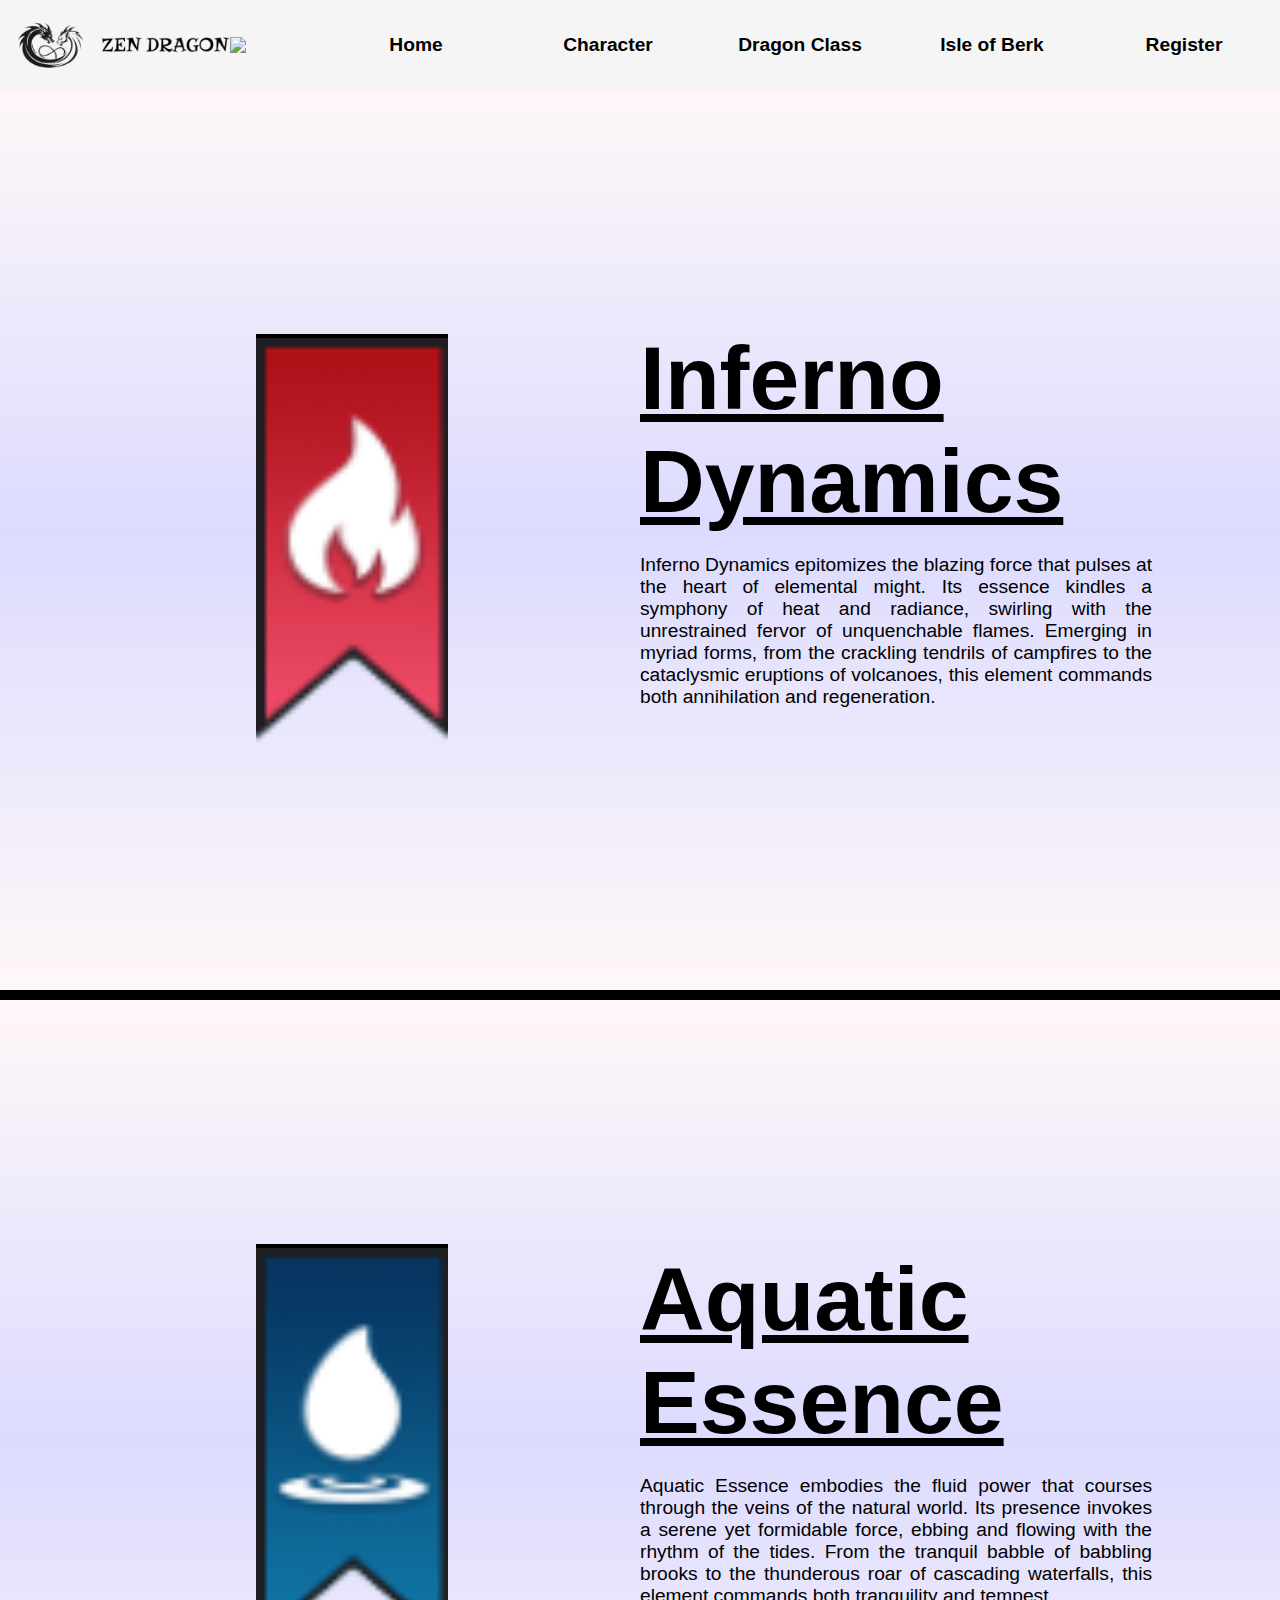
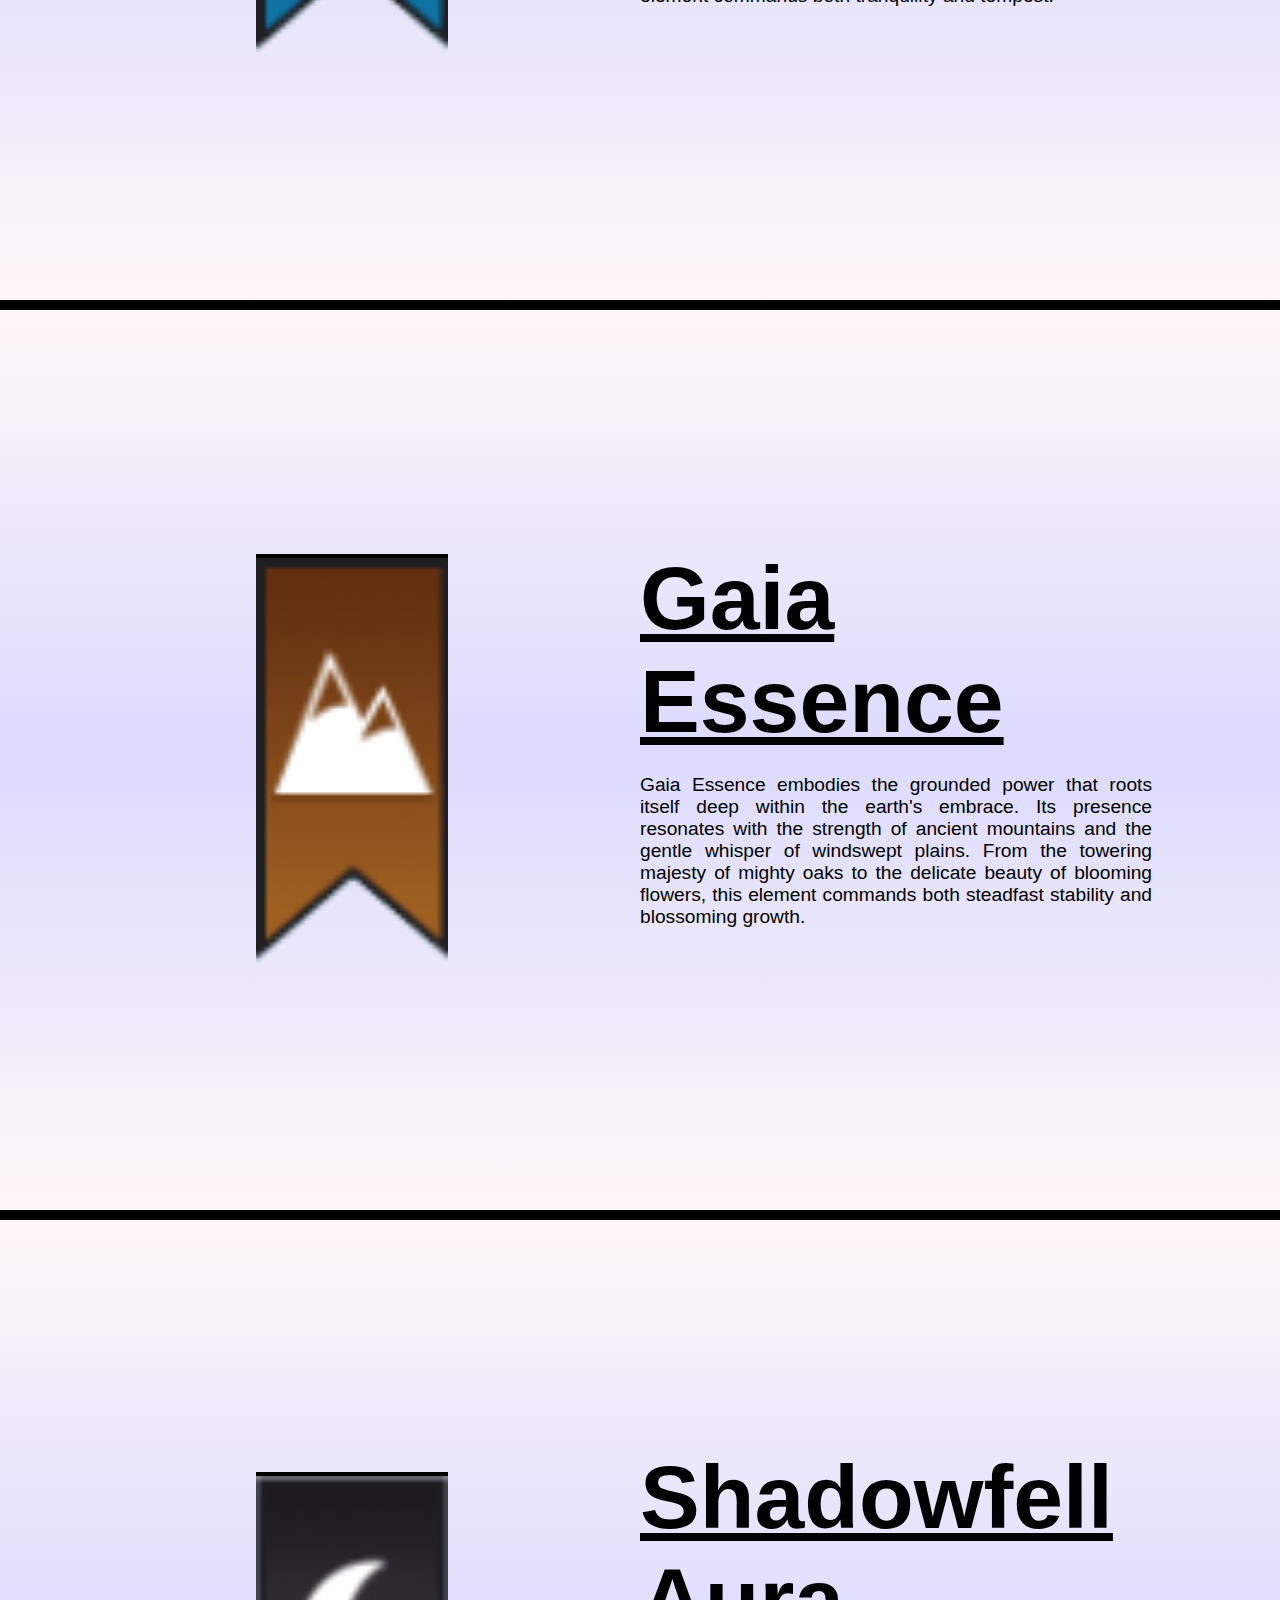
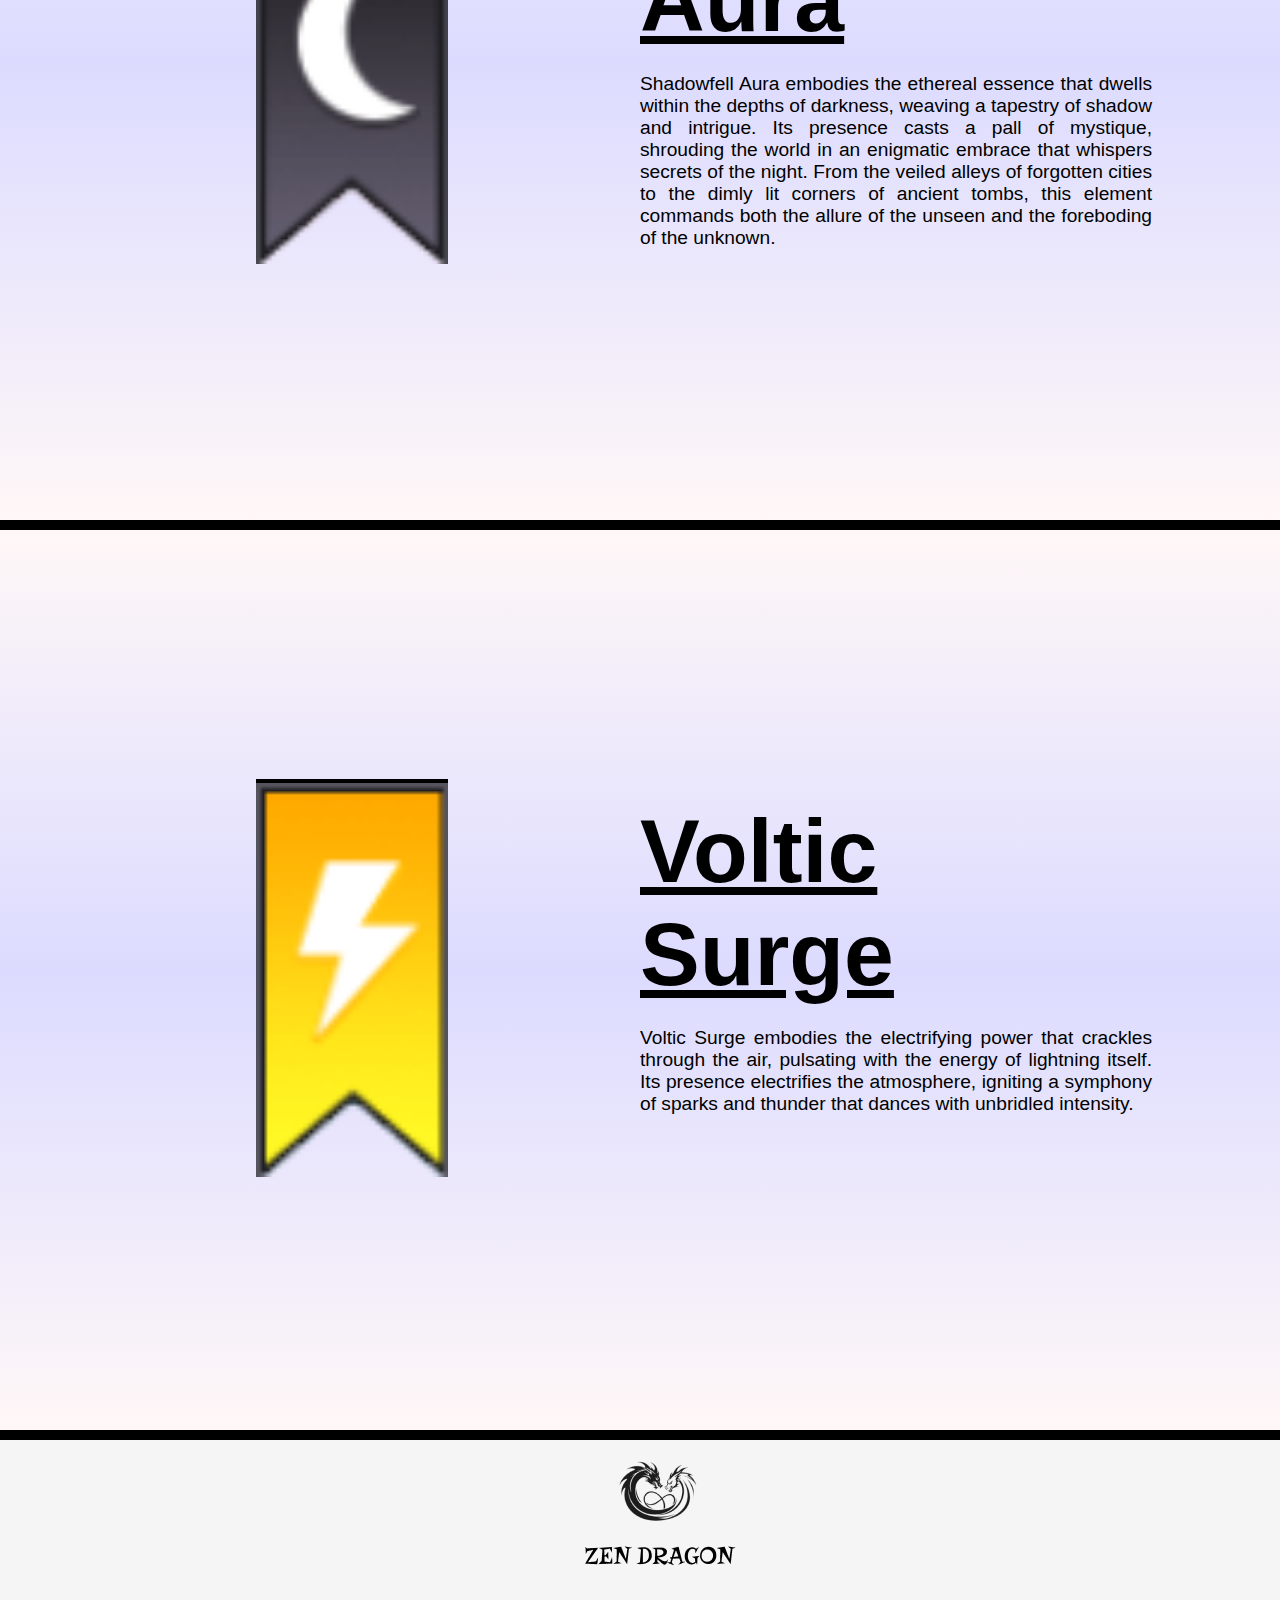
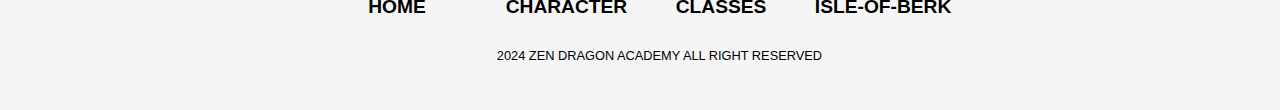
==== commit 36f5902d: "Add files via upload" ====
--- a/dragonClass/index.html
+++ b/dragonClass/index.html
@@ -12,22 +12,13 @@
 
     <!-- CSS untuk HTML ini -->
     <link rel="stylesheet" href="style.css">
-
-    <!-- Google Font -->
-    <link rel="preconnect" href="https://fonts.googleapis.com">
-    <link rel="preconnect" href="https://fonts.gstatic.com" crossorigin>
-    <link href="https://fonts.googleapis.com/css2?family=Raleway:ital,wght@0,100..900;1,100..900&display=swap" rel="stylesheet">
-    <link href="https://fonts.googleapis.com/css2?family=Poppins:ital,wght@0,100;0,200;0,300;0,400;0,500;0,600;0,700;0,800;0,900;1,100;1,200;1,300;1,400;1,500;1,600;1,700;1,800;1,900&family=Raleway:ital,wght@0,100..900;1,100..900&display=swap" rel="stylesheet">
-
-    <!-- Font Awesome -->
-    <link rel="stylesheet" href="https://cdnjs.cloudflare.com/ajax/libs/font-awesome/6.5.1/css/all.min.css" integrity="sha512-DTOQO9RWCH3ppGqcWaEA1BIZOC6xxalwEsw9c2QQeAIftl+Vegovlnee1c9QX4TctnWMn13TZye+giMm8e2LwA==" crossorigin="anonymous" referrerpolicy="no-referrer" />
 </head>
 <body>
     <div class="navbar">
         <div class="navbar-kiri">
             <img class = "Logo" src="../navbar/Sources/Logo.png" alt="logo-ZenDragon">
             <img class = "Logo-Tulisan" src="../navbar/Sources/ZenWrite-Logo.png" alt="logo-write">
-            <i class="fa-solid fa-bars" id="garisTiga" onclick="toggleHamburger()"></i>
+            <img src="../navbar/Sources/bars-solid.svg" id="garisTiga" onclick="toggleHamburger()">
         </div>
         <div class="navbar-kanan" id="drop">
             <a class = "subJudul" href="../homepage/index.html">Home</a>
--- a/navbar/style.css
+++ b/navbar/style.css
@@ -2,12 +2,11 @@
     height: 100vh;
     width: 100vw;
     margin: 0;
-    font-size: 1em; /* Base font size */
 }
 
 .navbar {
     width: 100%;
-    height: 10%;
+    height: 10vh;
     background-color: whitesmoke;
     display: flex;
     flex-wrap: wrap;
@@ -23,8 +22,8 @@
 }
 
 .Logo {
-    max-height: 85%;
-    width: auto;
+    max-height: 65%;
+    width: 8vw;
     transition: 0.3s ease;
 }
 
@@ -37,7 +36,7 @@
 
 .Logo-Tulisan {
     max-height: 100%;
-    width: auto;
+    width: 10vw;
 }
 
 .navbar-kanan {
@@ -53,7 +52,7 @@
     align-items: center;
     text-decoration: none;
     color: black;
-    font-size: 1.25em; /* Adjust font size with em units */
+    font-size: 1.5vw; /* Adjust font size with em units */
     transition: 0.3s ease;
     text-align: center;
     font-family: "Raleway", sans-serif;
@@ -84,25 +83,61 @@
         font-size: 2vw;
     }
 
-    .Logo {
-        height: 70%; /* Adjust as needed */
-    }
-    .Logo-Tulisan{
-        height: 15%;
-    }
-
     .subJudul {
         font-size: 1em; /* Adjust font size with em units */
     }
 
     .subJudul:hover {
         font-size: 1.25em; /* Adjust font size with em units */
+    }
+}
+
+@media screen and (min-width: 540px) and (max-width: 1024px) and (orientation: landscape) {
+    .navbar {
+        height: 15vh;
+    }
+    
+    .navbar-kiri {
+        width: 25%; /* Adjust as needed */
+        margin-right: 15%;
+        /* background-color: red; */
+    }
+
+    .navbar-kanan {
+        width: 60%;
+        grid-template-columns: repeat(5, 0.3fr);
+        font-size: 2vw;
+    }
+
+    .Logo-Tulisan{
+        /* height: 15%; */
+    }
+
+    .subJudul {
+        font-size: 1.5vw;
+    }
+
+    .subJudul:hover {
+        font-size: 1.75vw;
     }
 }
 
 @media screen and (min-width: 321px) and (max-width: 539px) {
     .navbar{
         display: block;
+    }
+    .Logo{
+        width: 20%;
+    }
+    .Logo-Tulisan
+    {
+        width: 40%;
+    }
+    .navbar-kiri{
+        width: 100%;
+        display: flex;
+        justify-content: space-around;
+        /* align-items: start; */
     }
     .navbar-kanan{
         background-color: whitesmoke;
@@ -131,7 +166,6 @@
 
     .fa-bars {
         visibility: visible;
-        margin-left: 70%;
     }
 }
 
@@ -166,12 +200,19 @@
 
     .fa-bars {
         visibility: visible;
-        margin-left: 80%;
-    }
-
-    .Logo-Tulisan {
-        width: 170%;
-        margin-left: -2vw;
-        margin-right: -10vw;
-    }
-}
+    }
+
+    .Logo{
+        width: 15%;
+    }
+    .Logo-Tulisan{
+        width: 100px;
+        height: 10px;
+    }
+    .navbar-kiri{
+        width: 100%;
+        display: flex;
+        justify-content: space-around;
+        align-items: center;
+    }
+}
--- a/homepage/style.css
+++ b/homepage/style.css
@@ -1,3 +1,13 @@
+@font-face {
+    font-family: "Raleway";
+    src: url(../fonts/Raleway-Regular.ttf) format(ttf);
+}
+
+@font-face {
+    font-family: "Raleway-Bold";
+    src: url(../fonts/Raleway-Bold.ttf) format(ttf);
+}
+
 body {
     padding: 0;
     margin: 0;
@@ -15,13 +25,13 @@
     display: flex;
     padding: 0;
     justify-content: center;
-    font-family: "Poppins", sans-serif;
+    font-family: "Raleway", sans-serif;
     flex-direction: column;
     border-bottom: 10px solid black;
 }
 
 .header h1 {
-    font-size: 7vw;
+    font-size: 6.3vw;
     font-weight: 1000;
     margin-top: 5%;
     margin-bottom: 1%;
@@ -80,14 +90,9 @@
 }
 
 .master img {
-    transform: scale(70%);
-    background-size: cover;
-    margin-top: -6vw;
-    margin-left: -6vw;
-}
-
-.master:nth-of-type(2) img {
-    margin-left: -7vw;
+    width: 100%;
+    height: 100%;
+    object-fit: cover;
 }
 
 .seeMore {
@@ -188,9 +193,9 @@
 }
 
 .isleofBerk h1 {
-    font-family: "Raleway", sans-serif;
+    font-family: "Raleway-Bold", sans-serif;
     font-size: 4vw;
-    font-weight: 900;
+    font-weight: 1000;
 }
 
 .isleofBerk h3 {
@@ -228,11 +233,11 @@
 
 .footer .logoFooter {
     margin-top: 1vw;
-    margin-left: 15vw;
+    margin-left: 21vw;
 }
 
 .footer .textFooter {
-    margin-left: 14vw;
+    margin-left: 20vw;
 }
 
 .footerTextContainer {
@@ -243,11 +248,12 @@
 
 .footerTextContainer h4 {
     text-align: center;
-    font-family: "Poppins", sans-serif;
+    font-family: "Raleway", sans-serif;
     margin-top: 1vw;
     cursor: pointer;
     text-decoration: none;
     transition: all .8s ease;
+    font-size: 1.5vw;
 }
 
 .footerTextContainer h4:nth-of-type(1) {
@@ -263,19 +269,35 @@
 }
 
 .footer h6 {
-    font-family: "Poppins", sans-serif;
+    font-family: "Raleway", sans-serif;
     margin-top: -1vw;
-    margin-left: 10vw;
+    margin-left: 27%;
     font-weight: 500;
+    font-size: 1vw;
 }
 
 .footerTextContainer h4:hover {
     text-decoration: underline;
 }
 
+
+
 @media screen and (min-width:540px) and (max-width: 1024px) {
+    .Logo{
+        width: 125px;
+        height: 80px;
+    }
+    .Logo-Tulisan{
+        width: 135px;
+    }
+
+
     .header {
         height: 40vh;
+    }
+
+    .character {
+        min-height: 100vh;
     }
 
     .container-character {
@@ -291,12 +313,6 @@
         align-items: center;
     }
 
-    .master img {
-        transform: scale(70%);
-        margin-top: 5vw;
-        margin-left: 2vw;
-    }
-
     .element {
         height: 40vh;
     }
@@ -330,6 +346,83 @@
 
     .footer .textFooter {
         margin-left: 38%;
+    }
+
+    .footer h6 {
+        margin-left: 26%;
+    }
+
+    .footer .footerTextContainer {
+        margin-top: 1vw;
+    }
+}
+
+@media screen and (min-width:540px) and (max-width: 1024px) and (orientation: landscape) {
+    .Logo{
+        width: 125px;
+        height: 80px;
+    }
+    .Logo-Tulisan{
+        width: 135px;
+    }
+
+    .header {
+        height: 100vh;
+    }
+
+    .character {
+        height: 180vh;
+    }
+
+    .container-character {
+        grid-template-columns: repeat(2, 1fr);
+        gap: 3vw;
+        height: 100vh;
+        justify-items: center;
+    }
+
+    .master {
+        width: 70%;
+        display: flex;
+        justify-content: center;
+        align-items: center;
+    }
+
+    .element {
+        height: 100vh;
+    }
+
+    .garis {
+        height: 50px;
+    }
+
+    .isleofBerk {
+        height: 100vh;
+    }
+
+    .gambar img {
+        margin-left: 6vw;
+    }
+
+    .textIsleofBerk {
+        margin-left: 8vw;
+    }
+
+    .footer {
+        height: 40vh;
+        display: grid;
+        align-items: center;
+    }
+
+    .footer .logoFooter {
+        margin-left: 40%;
+        width: 20%;
+        margin-top: 1vw;
+    }
+
+    .footer .textFooter {
+        margin-left: 40%;
+        width: 20%;
     }
 
     .footer h6 {
@@ -359,15 +452,9 @@
         align-items: center;
     }
 
-    .master img {
-        transform: scale(41%);
-        margin-top: 3vw;
-        margin-left: 0;
-    }
-
     .seeMore {
         transform: scale(150%);
-        margin-top: 10%;
+        margin-top: 6vh;
     }
 
     .element {
@@ -439,12 +526,6 @@
         align-items: center;
     }
 
-    .master img {
-        transform: scale(41%);
-        margin-top: 3vw;
-        margin-left: 0;
-    }
-
     .seeMore {
         transform: scale(150%);
         margin-top: 10%;
--- a/dragonClass/style.css
+++ b/dragonClass/style.css
@@ -1,3 +1,8 @@
+@font-face {
+    font-family: "Raleway";
+    src: url(../fonts/Raleway-Regular.ttf) format(ttf);
+}
+
 body {
     padding: 0;
     margin: 0;
@@ -19,26 +24,28 @@
 }
 
 .classPage img {
-    margin-left: 28vw;
     border-top: 4px solid black;
-    transform: scale(600%);
+    width: 15vw;
+    margin-left: 20vw;
 }
 
 .classPage h1 {
-    font-family: "Poppins", sans-serif;
+    font-family: "Raleway", sans-serif;
     font-size: 7vw;
     margin-top: -2vw;
     line-height: 8vw;
     text-decoration: underline;
     width: 50%;
+    font-weight: 700;
 }
 
 .classPage h3 {
-    font-family: "Poppins", sans-serif;
+    font-family: "Raleway", sans-serif;
     font-weight: 500;
     margin-top: -3vw;
     width: 80%;
     text-align: justify;
+    font-size: 1.5vw;
 }
 
 .classPage:nth-of-type(3), .classPage:nth-of-type(5) {
@@ -52,9 +59,33 @@
     }
 
     .imageClass img {
-        width: 5%;
+        width: 15vw;
         margin-top: 2%;
-        margin-left: 50%;
+    }
+
+    .classDescription {
+        margin-left: -10%;
+    }
+
+    .classDescription h1 {
+        font-size: 5vw;
+        margin-top: 0%;
+    }
+
+    .classDescription h3 {
+        font-size: 1.7vw;
+    }
+}
+
+@media screen and (min-width:540px) and (max-width: 1024px) and (orientation: landscape) {
+    .classPage {
+        height: 110vh;
+        display: grid;
+    }
+
+    .imageClass img {
+        width: 15vw;
+        margin-top: 2%;
     }
 
     .classDescription {
@@ -78,9 +109,33 @@
     }
 
     .imageClass img {
-        width: 7%;
+        width: 18vw;
         margin-top: 2%;
-        margin-left: 50%;
+    }
+
+    .classDescription {
+        margin-left: -10%;
+    }
+
+    .classDescription h1 {
+        font-size: 7vw;
+        margin-top: 0%;
+    }
+
+    .classDescription h3 {
+        font-size: 2.3vw;
+    }
+}
+
+@media screen and (min-width: 300px) and (max-width: 539px) and (orientation: landscape) {
+    .classPage {
+        height: 100vh;
+        display: grid;
+    }
+
+    .imageClass img {
+        width: 18vw;
+        margin-top: 2%;
     }
 
     .classDescription {
@@ -105,7 +160,7 @@
     }
 
     .imageClass img {
-        width: 8%;
+        width: 8vw;
         margin-top: 2%;
         margin-left: 50%;
     }
